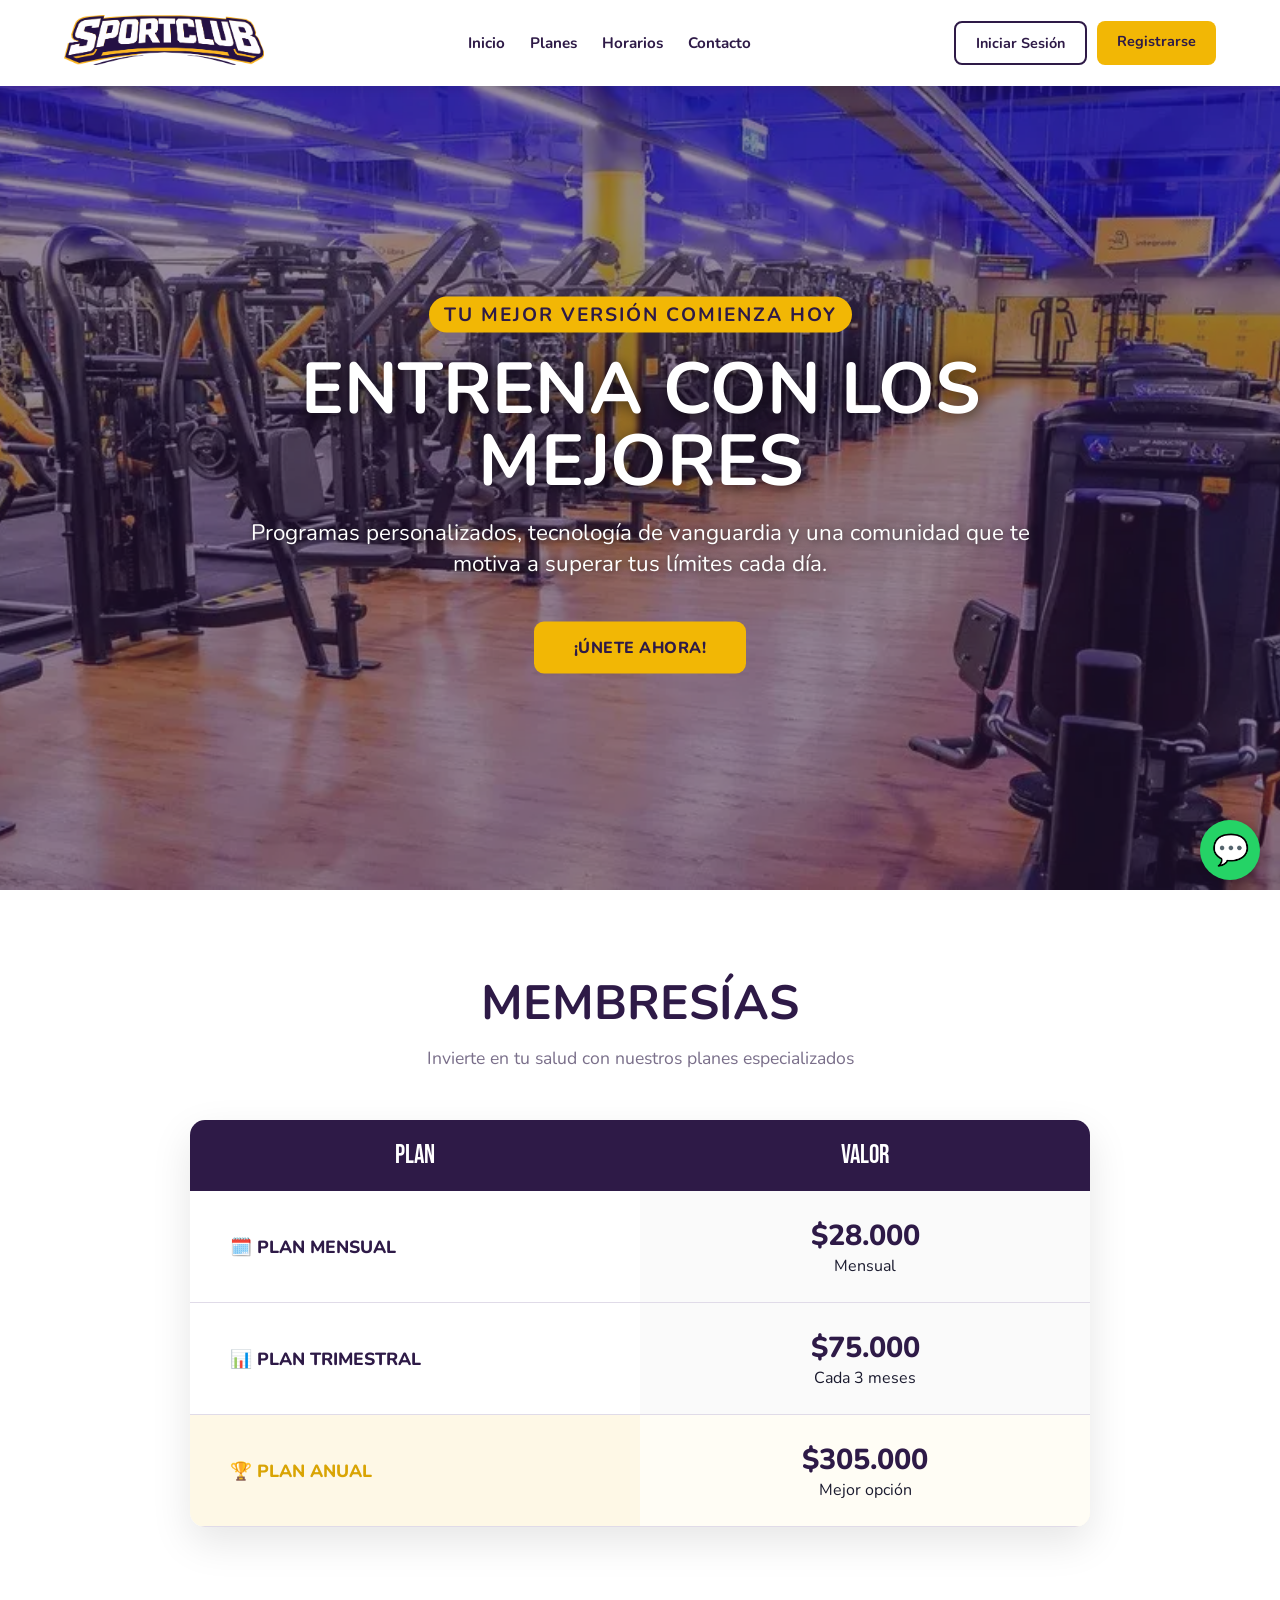
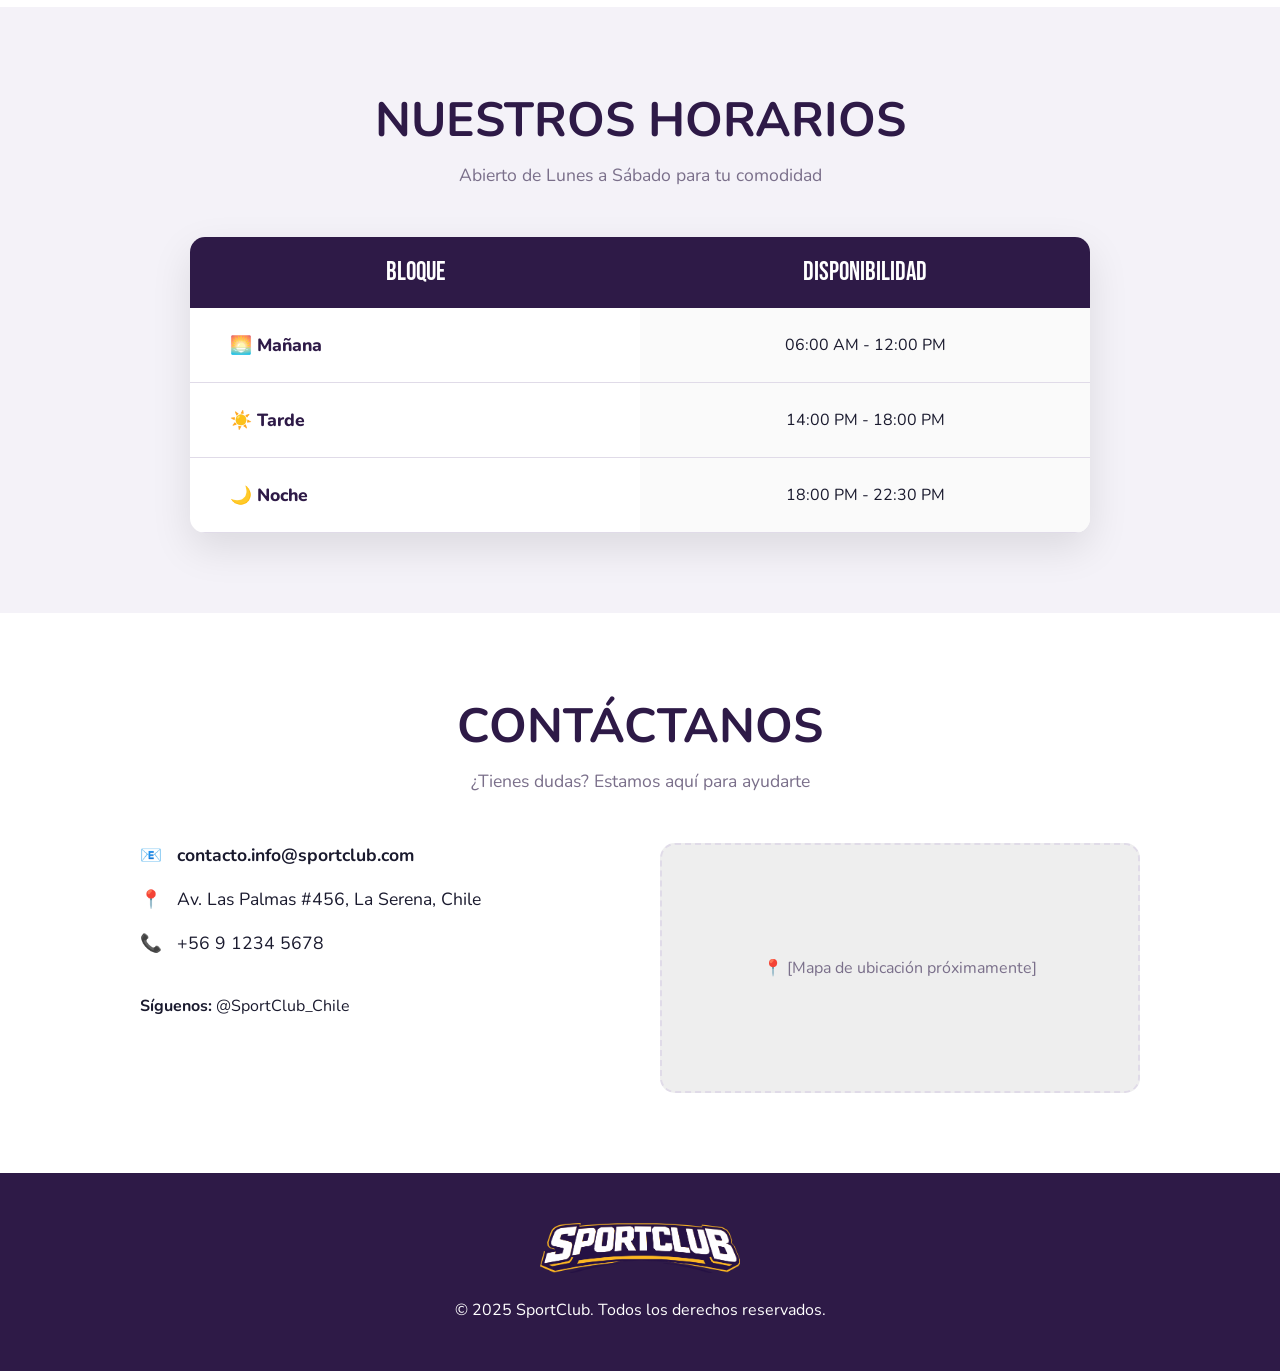
==== index.html @ 14d21007 "fin4" ====
<!DOCTYPE html>
<html lang="es">
<head>
  <meta charset="UTF-8">
  <meta name="viewport" content="width=device-width, initial-scale=1.0">
  <title>SportClub – Tu mejor versión comienza hoy</title>
  <link rel="stylesheet" href="CSS/styles.css">
  <style>
    body {
      overflow-x: hidden;
    }

    .site-header {
      display: flex;
      justify-content: space-between;
      align-items: center;
      padding: 15px 5%;
      background-color: var(--white);
      box-shadow: 0 2px 10px rgba(0,0,0,0.1);
      position: fixed;
      top: 0;
      width: 100%;
      z-index: 1000;
    }

    .site-header .logo-container img {
      height: 50px;
    }

    .main-nav ul {
      list-style: none;
      display: flex;
      gap: 25px;
    }

    .main-nav a {
      text-decoration: none;
      color: var(--purple-dark);
      font-weight: 700;
      font-size: 0.95rem;
      transition: color 0.3s;
    }

    .main-nav a:hover {
      color: var(--yellow-hover);
    }

    .header-auth {
      display: flex;
      gap: 10px;
    }

    .header-auth .btn-sm {
      padding: 10px 20px;
      font-size: 0.9rem;
      border-radius: 8px;
      text-decoration: none;
      font-weight: 700;
    }

    .btn-login {
      border: 2px solid var(--purple-dark);
      color: var(--purple-dark);
    }

    .btn-register {
      background-color: var(--yellow);
      color: var(--purple-dark);
    }

    .hero-carousel {
      position: relative;
      width: 100%;
      height: 90vh;
      margin-top: 80px;
      overflow: hidden;
    }

    .carousel-container {
      display: flex;
      width: 300%;
      height: 100%;
      animation: carouselSlide 15s infinite;
    }

    .carousel-item {
      width: 100%;
      height: 100%;
      background-size: cover;
      background-position: center;
      position: relative;
    }

    .carousel-item::after {
      content: '';
      position: absolute;
      top: 0;
      left: 0;
      width: 100%;
      height: 100%;
      background-color: rgba(46, 26, 71, 0.5);
    }

    @keyframes carouselSlide {
      0%, 20% { transform: translateX(0); }
      25%, 45% { transform: translateX(-33.33%); }
      50%, 70% { transform: translateX(-66.66%); }
      75%, 100% { transform: translateX(0); }
    }

    .hero-content {
      position: absolute;
      top: 50%;
      left: 50%;
      transform: translate(-50%, -50%);
      text-align: center;
      color: var(--white);
      z-index: 10;
      width: 90%;
      max-width: 800px;
    }

    .hero-content h1 {
      font-size: 4.5rem;
      line-height: 1;
      margin-bottom: 20px;
      text-shadow: 2px 2px 15px rgba(0,0,0,0.6);
    }

    .hero-content .landing-tagline {
      display: inline-block;
      font-size: 1.2rem;
      font-weight: 700;
      text-transform: uppercase;
      letter-spacing: 2px;
      background-color: var(--yellow);
      color: var(--purple-dark);
      padding: 5px 15px;
      margin-bottom: 20px;
    }

    .hero-content p {
      font-size: 1.4rem;
      margin-bottom: 35px;
      text-shadow: 1px 1px 8px rgba(0,0,0,0.7);
    }

    .planes-section, .horarios-section, .contacto-section {
      padding: 80px 5%;
      background-color: var(--white);
    }

    .section-title {
      text-align: center;
      color: var(--purple-dark);
      font-size: 3rem;
      margin-bottom: 10px;
    }

    .section-subtitle {
      text-align: center;
      color: var(--text-muted);
      margin-bottom: 50px;
      font-size: 1.1rem;
    }

    .pricing-table, .horarios-table {
      max-width: 900px;
      margin: 0 auto;
      background-color: var(--white);
      border-radius: 15px;
      overflow: hidden;
      box-shadow: 0 15px 40px rgba(0,0,0,0.1);
    }

    .pricing-header, .horarios-header {
      display: grid;
      grid-template-columns: 1fr 1fr;
      background-color: var(--purple-dark);
      color: var(--white);
      font-family: 'Bebas Neue', sans-serif;
      font-size: 1.6rem;
      text-align: center;
      padding: 20px 0;
    }

    .pricing-row, .horarios-row {
      display: grid;
      grid-template-columns: 1fr 1fr;
      border-bottom: 1px solid var(--gray-mid);
    }

    .plan-name-col, .horario-col {
      padding: 25px 40px;
      display: flex;
      align-items: center;
      gap: 15px;
      color: var(--purple-dark);
      font-weight: 800;
      font-size: 1.1rem;
    }

    .price-col, .actividad-col {
      padding: 25px 40px;
      text-align: center;
      display: flex;
      flex-direction: column;
      justify-content: center;
      background-color: #fafafa;
    }

    .price-value {
      font-size: 1.8rem;
      font-weight: 800;
      color: var(--purple-dark);
    }

    .contacto-grid {
      display: grid;
      grid-template-columns: 1fr 1fr;
      gap: 40px;
      max-width: 1000px;
      margin: 0 auto;
    }

    .contacto-info {
      display: flex;
      flex-direction: column;
      gap: 20px;
    }

    .info-item {
      display: flex;
      align-items: center;
      gap: 15px;
      font-size: 1.1rem;
    }

    .info-item i {
      font-size: 1.5rem;
      color: var(--purple-dark);
    }

    .map-placeholder {
      width: 100%;
      height: 250px;
      background-color: #eee;
      border-radius: 15px;
      display: flex;
      align-items: center;
      justify-content: center;
      color: var(--text-muted);
      border: 2px dashed var(--gray-mid);
    }

    .whatsapp-float {
      position: fixed;
      bottom: 20px;
      right: 20px;
      background-color: #25d366;
      color: white;
      width: 60px;
      height: 60px;
      border-radius: 50%;
      display: flex;
      align-items: center;
      justify-content: center;
      font-size: 30px;
      box-shadow: 2px 2px 10px rgba(0,0,0,0.2);
      text-decoration: none;
      z-index: 1000;
    }

    .site-footer {
      background-color: var(--purple-dark);
      color: white;
      padding: 50px 5%;
      text-align: center;
    }

    @media (max-width: 768px) {
      .main-nav { display: none; }
      .hero-content h1 { font-size: 3rem; }
      .contacto-grid { grid-template-columns: 1fr; }
    }
  </style>
</head>
<body>

  <header class="site-header">
    <div class="logo-container">
      <img src="logo_empresa_letra_v1.png" alt="SportClub">
    </div>
    <nav class="main-nav">
      <ul>
        <li><a href="#">Inicio</a></li>
        <li><a href="#planes">Planes</a></li>
        <li><a href="#horarios">Horarios</a></li>
        <li><a href="#contacto">Contacto</a></li>
      </ul>
    </nav>
    <div class="header-auth">
      <a href="login.html" class="btn-sm btn-login">Iniciar Sesión</a>
      <a href="register.html" class="btn-sm btn-register">Registrarse</a>
    </div>
  </header>

  <section class="hero-carousel">
    <div class="carousel-container">
      <div class="carousel-item" style="background-image: url('img/gim1.webp');"></div>
      <div class="carousel-item" style="background-image: url('img/gim2.webp');"></div>
      <div class="carousel-item" style="background-image: url('img/gim3.jpg');"></div>
    </div>
    <div class="hero-content">
      <span class="landing-tagline">Tu mejor versión comienza hoy</span>
      <h1>ENTRENA CON LOS MEJORES</h1>
      <p>Programas personalizados, tecnología de vanguardia y una comunidad que te motiva a superar tus límites cada día.</p>
      <div style="display:flex; gap:15px; justify-content:center;">
        <a href="register.html" class="btn-primary btn-yellow" style="width:auto; padding:15px 40px; text-decoration:none;">¡ÚNETE AHORA!</a>
      </div>
    </div>
  </section>

  <section id="planes" class="planes-section">
    <h2 class="section-title">MEMBRESÍAS</h2>
    <p class="section-subtitle">Invierte en tu salud con nuestros planes especializados</p>
    <div class="pricing-table">
      <div class="pricing-header">
        <div>PLAN</div>
        <div>VALOR</div>
      </div>
      <div class="pricing-row">
        <div class="plan-name-col">🗓️ PLAN MENSUAL</div>
        <div class="price-col">
          <span class="price-value">$28.000</span>
          <span class="price-duration">Mensual</span>
        </div>
      </div>
      <div class="pricing-row">
        <div class="plan-name-col">📊 PLAN TRIMESTRAL</div>
        <div class="price-col">
          <span class="price-value">$75.000</span>
          <span class="price-duration">Cada 3 meses</span>
        </div>
      </div>
      <div class="pricing-row" style="background-color: #fef8e6;">
        <div class="plan-name-col" style="color:#d9a404;">🏆 PLAN ANUAL</div>
        <div class="price-col" style="background-color: #fffdf5;">
          <span class="price-value">$305.000</span>
          <span class="price-duration">Mejor opción</span>
        </div>
      </div>
    </div>
  </section>

  <section id="horarios" class="horarios-section" style="background-color: var(--gray-light);">
    <h2 class="section-title">NUESTROS HORARIOS</h2>
    <p class="section-subtitle">Abierto de Lunes a Sábado para tu comodidad</p>
    <div class="horarios-table">
      <div class="horarios-header">
        <div>BLOQUE</div>
        <div>DISPONIBILIDAD</div>
      </div>
      <div class="horarios-row">
        <div class="horario-col">🌅 Mañana</div>
        <div class="actividad-col">06:00 AM - 12:00 PM</div>
      </div>
      <div class="horarios-row">
        <div class="horario-col">☀️ Tarde</div>
        <div class="actividad-col">14:00 PM - 18:00 PM</div>
      </div>
      <div class="horarios-row">
        <div class="horario-col">🌙 Noche</div>
        <div class="actividad-col">18:00 PM - 22:30 PM</div>
      </div>
    </div>
  </section>

  <section id="contacto" class="contacto-section">
    <h2 class="section-title">CONTÁCTANOS</h2>
    <p class="section-subtitle">¿Tienes dudas? Estamos aquí para ayudarte</p>
    <div class="contacto-grid">
      <div class="contacto-info">
        <div class="info-item">
          <span>📧</span>
          <strong>contacto.info@sportclub.com</strong>
        </div>
        <div class="info-item">
          <span>📍</span>
          <span>Av. Las Palmas #456, La Serena, Chile</span>
        </div>
        <div class="info-item">
          <span>📞</span>
          <span>+56 9 1234 5678</span>
        </div>
        <div style="margin-top:20px;">
            <p><strong>Síguenos:</strong> @SportClub_Chile</p>
        </div>
      </div>
      <div class="map-placeholder">
        📍 [Mapa de ubicación próximamente]
      </div>
    </div>
  </section>

  <a href="#" class="whatsapp-float">💬</a>

  <footer class="site-footer">
    <img src="logo_empresa_letra_v1.png" alt="SportClub" style="height:50px; margin-bottom:20px;">
    <p>© 2025 SportClub. Todos los derechos reservados.</p>
  </footer>

</body>
</html>
---- CSS/styles.css ----
@import url('https://fonts.googleapis.com/css2?family=Bebas+Neue&family=Nunito:wght@400;600;700;800&display=swap');


:root {
  --purple-dark: #2E1A47;
  --purple-mid: #4a2878;
  --yellow: #F2B705;
  --yellow-hover: #d9a404;
  --white: #FFFFFF;
  --gray-light: #f4f2f8;
  --gray-mid: #e0dbe8;
  --text-dark: #1a1a2e;
  --text-muted: #7a6f8a;

  /* Colores por perfil */
  --user-color: #1565C0;
  --user-light: #e8f0fe;
  --coach-color: #2E7D32;
  --coach-light: #e8f5e9;
  --admin-color: #6A1B9A;
  --admin-light: #f3e5f5;
}


*, *::before, *::after {
  margin: 0;
  padding: 0;
  box-sizing: border-box;
}

body {
  font-family: 'Nunito', sans-serif;
  background: var(--gray-light);
  color: var(--text-dark);
  min-height: 100vh;
}


body.centered-page {
  display: flex;
  flex-direction: column;
  align-items: center;
  justify-content: center;
  background: var(--purple-dark);
  background-image:
    radial-gradient(ellipse at 20% 50%, rgba(74,40,120,0.6) 0%, transparent 60%),
    radial-gradient(ellipse at 80% 20%, rgba(242,183,5,0.12) 0%, transparent 50%);
  min-height: 100vh;
}

.auth-card {
  background: var(--white);
  border-radius: 20px;
  padding: 40px 36px;
  width: 100%;
  max-width: 420px;
  box-shadow: 0 24px 60px rgba(0,0,0,0.35);
  animation: slideUp 0.45s ease;
}

@keyframes slideUp {
  from { opacity: 0; transform: translateY(30px); }
  to   { opacity: 1; transform: translateY(0); }
}

.auth-logo {
  display: block;
  margin: 0 auto 24px;
  height: 60px;
  object-fit: contain;
}

.auth-card h1 {
  font-family: 'Bebas Neue', sans-serif;
  font-size: 2rem;
  color: var(--purple-dark);
  text-align: center;
  letter-spacing: 1px;
  margin-bottom: 6px;
}

.auth-card p.subtitle {
  text-align: center;
  color: var(--text-muted);
  font-size: 0.9rem;
  margin-bottom: 28px;
}


.form-group {
  margin-bottom: 16px;
}

.form-group label {
  display: block;
  font-size: 0.82rem;
  font-weight: 700;
  color: var(--purple-dark);
  margin-bottom: 6px;
  text-transform: uppercase;
  letter-spacing: 0.5px;
}

.form-group input,
.form-group select,
.form-group textarea {
  width: 100%;
  padding: 12px 16px;
  border: 2px solid var(--gray-mid);
  border-radius: 10px;
  font-family: 'Nunito', sans-serif;
  font-size: 0.95rem;
  color: var(--text-dark);
  background: var(--white);
  transition: border-color 0.2s, box-shadow 0.2s;
  outline: none;
}

.form-group input:focus,
.form-group select:focus,
.form-group textarea:focus {
  border-color: var(--purple-mid);
  box-shadow: 0 0 0 3px rgba(74,40,120,0.12);
}


.btn-primary {
  display: block;
  width: 100%;
  padding: 13px;
  background: var(--purple-dark);
  color: var(--white);
  border: none;
  border-radius: 10px;
  font-family: 'Nunito', sans-serif;
  font-size: 1rem;
  font-weight: 800;
  letter-spacing: 0.5px;
  cursor: pointer;
  transition: background 0.2s, transform 0.1s;
  margin-top: 8px;
  text-align: center;
  text-decoration: none;
}

.btn-primary:hover {
  background: var(--purple-mid);
  transform: translateY(-1px);
}

.btn-primary:active {
  transform: translateY(0);
}

.btn-yellow {
  background: var(--yellow);
  color: var(--purple-dark);
}

.btn-yellow:hover {
  background: var(--yellow-hover);
}

.btn-outline {
  display: block;
  width: 100%;
  padding: 13px;
  background: transparent;
  color: var(--purple-dark);
  border: 2px solid var(--purple-dark);
  border-radius: 10px;
  font-family: 'Nunito', sans-serif;
  font-size: 1rem;
  font-weight: 700;
  cursor: pointer;
  transition: all 0.2s;
  margin-top: 10px;
  text-align: center;
  text-decoration: none;
}

.btn-outline:hover {
  background: var(--purple-dark);
  color: var(--white);
}

.btn-sm {
  display: inline-block;
  padding: 6px 14px;
  border-radius: 8px;
  font-family: 'Nunito', sans-serif;
  font-size: 0.82rem;
  font-weight: 700;
  cursor: pointer;
  border: none;
  transition: all 0.2s;
  text-decoration: none;
}

.btn-sm.yellow { background: var(--yellow); color: var(--purple-dark); }
.btn-sm.yellow:hover { background: var(--yellow-hover); }
.btn-sm.purple { background: var(--purple-dark); color: var(--white); }
.btn-sm.purple:hover { background: var(--purple-mid); }
.btn-sm.outline { background: transparent; border: 2px solid currentColor; }


.auth-links {
  text-align: center;
  margin-top: 18px;
}

.auth-links a {
  color: var(--purple-mid);
  text-decoration: none;
  font-size: 0.9rem;
  font-weight: 600;
  display: block;
  margin-top: 8px;
  transition: color 0.2s;
}

.auth-links a:hover {
  color: var(--yellow-hover);
}


.divider {
  border: none;
  border-top: 1px solid var(--gray-mid);
  margin: 20px 0;
}


.alert {
  padding: 12px 16px;
  border-radius: 10px;
  font-size: 0.9rem;
  font-weight: 600;
  margin-bottom: 16px;
  display: none;
}

.alert.success { background: #e8f5e9; color: #2e7d32; border: 1px solid #a5d6a7; display: block; }
.alert.error   { background: #fce4ec; color: #c62828; border: 1px solid #ef9a9a; display: block; }


.landing-hero {
  text-align: center;
  margin-bottom: 30px;
  animation: slideUp 0.5s ease;
}

.landing-hero h1 {
  font-family: 'Bebas Neue', sans-serif;
  font-size: 2.8rem;
  color: var(--white);
  letter-spacing: 2px;
  line-height: 1.1;
  margin-bottom: 8px;
}

.landing-hero p {
  color: rgba(255,255,255,0.75);
  font-size: 1rem;
  max-width: 320px;
  margin: 0 auto;
}

.landing-tagline {
  display: inline-block;
  background: var(--yellow);
  color: var(--purple-dark);
  font-weight: 800;
  font-size: 0.8rem;
  letter-spacing: 1.5px;
  text-transform: uppercase;
  padding: 4px 12px;
  border-radius: 20px;
  margin-bottom: 12px;
}


body.dashboard {
  display: flex;
  flex-direction: column;
  background: var(--gray-light);
  min-height: 100vh;
}


.dash-header {
  display: flex;
  align-items: center;
  justify-content: space-between;
  padding: 0 28px;
  height: 64px;
  position: sticky;
  top: 0;
  z-index: 100;
  box-shadow: 0 2px 12px rgba(0,0,0,0.18);
}

.dash-header img {
  height: 40px;
  object-fit: contain;
}

.dash-header-actions {
  display: flex;
  gap: 10px;
  align-items: center;
}

.dash-header-actions button,
.dash-header-actions a {
  padding: 7px 16px;
  border-radius: 8px;
  font-family: 'Nunito', sans-serif;
  font-size: 0.85rem;
  font-weight: 700;
  cursor: pointer;
  border: none;
  text-decoration: none;
  transition: all 0.2s;
}

.btn-edit-profile {
  background: rgba(255,255,255,0.15);
  color: var(--white);
  border: 1px solid rgba(255,255,255,0.3) !important;
}

.btn-edit-profile:hover {
  background: rgba(255,255,255,0.25);
}

.btn-logout {
  background: var(--yellow) !important;
  color: var(--purple-dark) !important;
}

.btn-logout:hover {
  background: var(--yellow-hover) !important;
}


.dash-nav {
  display: flex;
  align-items: center;
  padding: 0 28px;
  height: 48px;
  gap: 4px;
  border-bottom: 1px solid rgba(0,0,0,0.06);
}

.dash-nav a {
  padding: 6px 16px;
  border-radius: 8px;
  font-size: 0.9rem;
  font-weight: 700;
  text-decoration: none;
  transition: all 0.2s;
}


.dash-main {
  padding: 28px;
  flex: 1;
}

.dash-main h2 {
  font-family: 'Bebas Neue', sans-serif;
  font-size: 1.6rem;
  letter-spacing: 1px;
  margin-bottom: 20px;
}

.dash-grid {
  display: grid;
  grid-template-columns: repeat(auto-fit, minmax(280px, 1fr));
  gap: 20px;
}


.card {
  background: var(--white);
  border-radius: 14px;
  padding: 22px 24px;
  box-shadow: 0 2px 10px rgba(0,0,0,0.07);
}

.card h3 {
  font-family: 'Bebas Neue', sans-serif;
  font-size: 1.1rem;
  letter-spacing: 1px;
  margin-bottom: 14px;
  padding-bottom: 10px;
  border-bottom: 2px solid var(--gray-mid);
}


.dash-table {
  width: 100%;
  border-collapse: collapse;
  font-size: 0.88rem;
}

.dash-table th {
  text-align: left;
  padding: 8px 10px;
  font-size: 0.75rem;
  text-transform: uppercase;
  letter-spacing: 0.5px;
  border-bottom: 2px solid var(--gray-mid);
  color: var(--text-muted);
}

.dash-table td {
  padding: 10px 10px;
  border-bottom: 1px solid var(--gray-light);
  vertical-align: middle;
}

.dash-table tr:last-child td {
  border-bottom: none;
}


.item-list {
  list-style: none;
}

.item-list li {
  padding: 10px 0;
  border-bottom: 1px solid var(--gray-light);
  font-size: 0.9rem;
  display: flex;
  align-items: center;
  justify-content: space-between;
}

.item-list li:last-child {
  border-bottom: none;
}


.badge {
  display: inline-block;
  padding: 3px 10px;
  border-radius: 20px;
  font-size: 0.75rem;
  font-weight: 700;
}


.stat-grid {
  display: grid;
  grid-template-columns: repeat(3, 1fr);
  gap: 12px;
  margin-bottom: 20px;
}

.stat-card {
  background: var(--white);
  border-radius: 12px;
  padding: 16px;
  text-align: center;
  box-shadow: 0 2px 8px rgba(0,0,0,0.07);
}

.stat-card .stat-number {
  font-family: 'Bebas Neue', sans-serif;
  font-size: 2.2rem;
  line-height: 1;
  margin-bottom: 4px;
}

.stat-card .stat-label {
  font-size: 0.78rem;
  color: var(--text-muted);
  font-weight: 700;
  text-transform: uppercase;
  letter-spacing: 0.4px;
}


.avatar {
  width: 42px;
  height: 42px;
  border-radius: 50%;
  display: flex;
  align-items: center;
  justify-content: center;
  font-weight: 800;
  font-size: 1rem;
  flex-shrink: 0;
}


body.user-dash .dash-header { background: var(--user-color); }
body.user-dash .dash-nav { background: #e8f0fe; }
body.user-dash .dash-nav a { color: var(--user-color); }
body.user-dash .dash-nav a:hover,
body.user-dash .dash-nav a.active { background: var(--user-color); color: var(--white); }
body.user-dash .card h3 { color: var(--user-color); border-color: var(--user-light); }
body.user-dash .badge { background: var(--user-light); color: var(--user-color); }
body.user-dash .stat-card .stat-number { color: var(--user-color); }
body.user-dash .avatar { background: var(--user-light); color: var(--user-color); }
body.user-dash .btn-sm.main { background: var(--user-color); color: #fff; }
body.user-dash .btn-sm.main:hover { background: #0d47a1; }


body.coach-dash .dash-header { background: var(--coach-color); }
body.coach-dash .dash-nav { background: #e8f5e9; }
body.coach-dash .dash-nav a { color: var(--coach-color); }
body.coach-dash .dash-nav a:hover,
body.coach-dash .dash-nav a.active { background: var(--coach-color); color: var(--white); }
body.coach-dash .card h3 { color: var(--coach-color); border-color: var(--coach-light); }
body.coach-dash .badge { background: var(--coach-light); color: var(--coach-color); }
body.coach-dash .stat-card .stat-number { color: var(--coach-color); }
body.coach-dash .avatar { background: var(--coach-light); color: var(--coach-color); }
body.coach-dash .btn-sm.main { background: var(--coach-color); color: #fff; }
body.coach-dash .btn-sm.main:hover { background: #1b5e20; }


body.admin-dash .dash-header { background: var(--admin-color); }
body.admin-dash .dash-nav { background: #f3e5f5; }
body.admin-dash .dash-nav a { color: var(--admin-color); }
body.admin-dash .dash-nav a:hover,
body.admin-dash .dash-nav a.active { background: var(--admin-color); color: var(--white); }
body.admin-dash .card h3 { color: var(--admin-color); border-color: #e1bee7; }
body.admin-dash .badge { background: #f3e5f5; color: var(--admin-color); }
body.admin-dash .stat-card .stat-number { color: var(--admin-color); }
body.admin-dash .avatar { background: #f3e5f5; color: var(--admin-color); }
body.admin-dash .btn-sm.main { background: var(--admin-color); color: #fff; }
body.admin-dash .btn-sm.main:hover { background: #4a148c; }


@media (max-width: 600px) {
  .auth-card { margin: 20px; padding: 28px 20px; }
  .dash-main { padding: 16px; }
  .stat-grid { grid-template-columns: repeat(2, 1fr); }
  .dash-header { padding: 0 16px; }
  .dash-nav { padding: 0 12px; overflow-x: auto; }
}
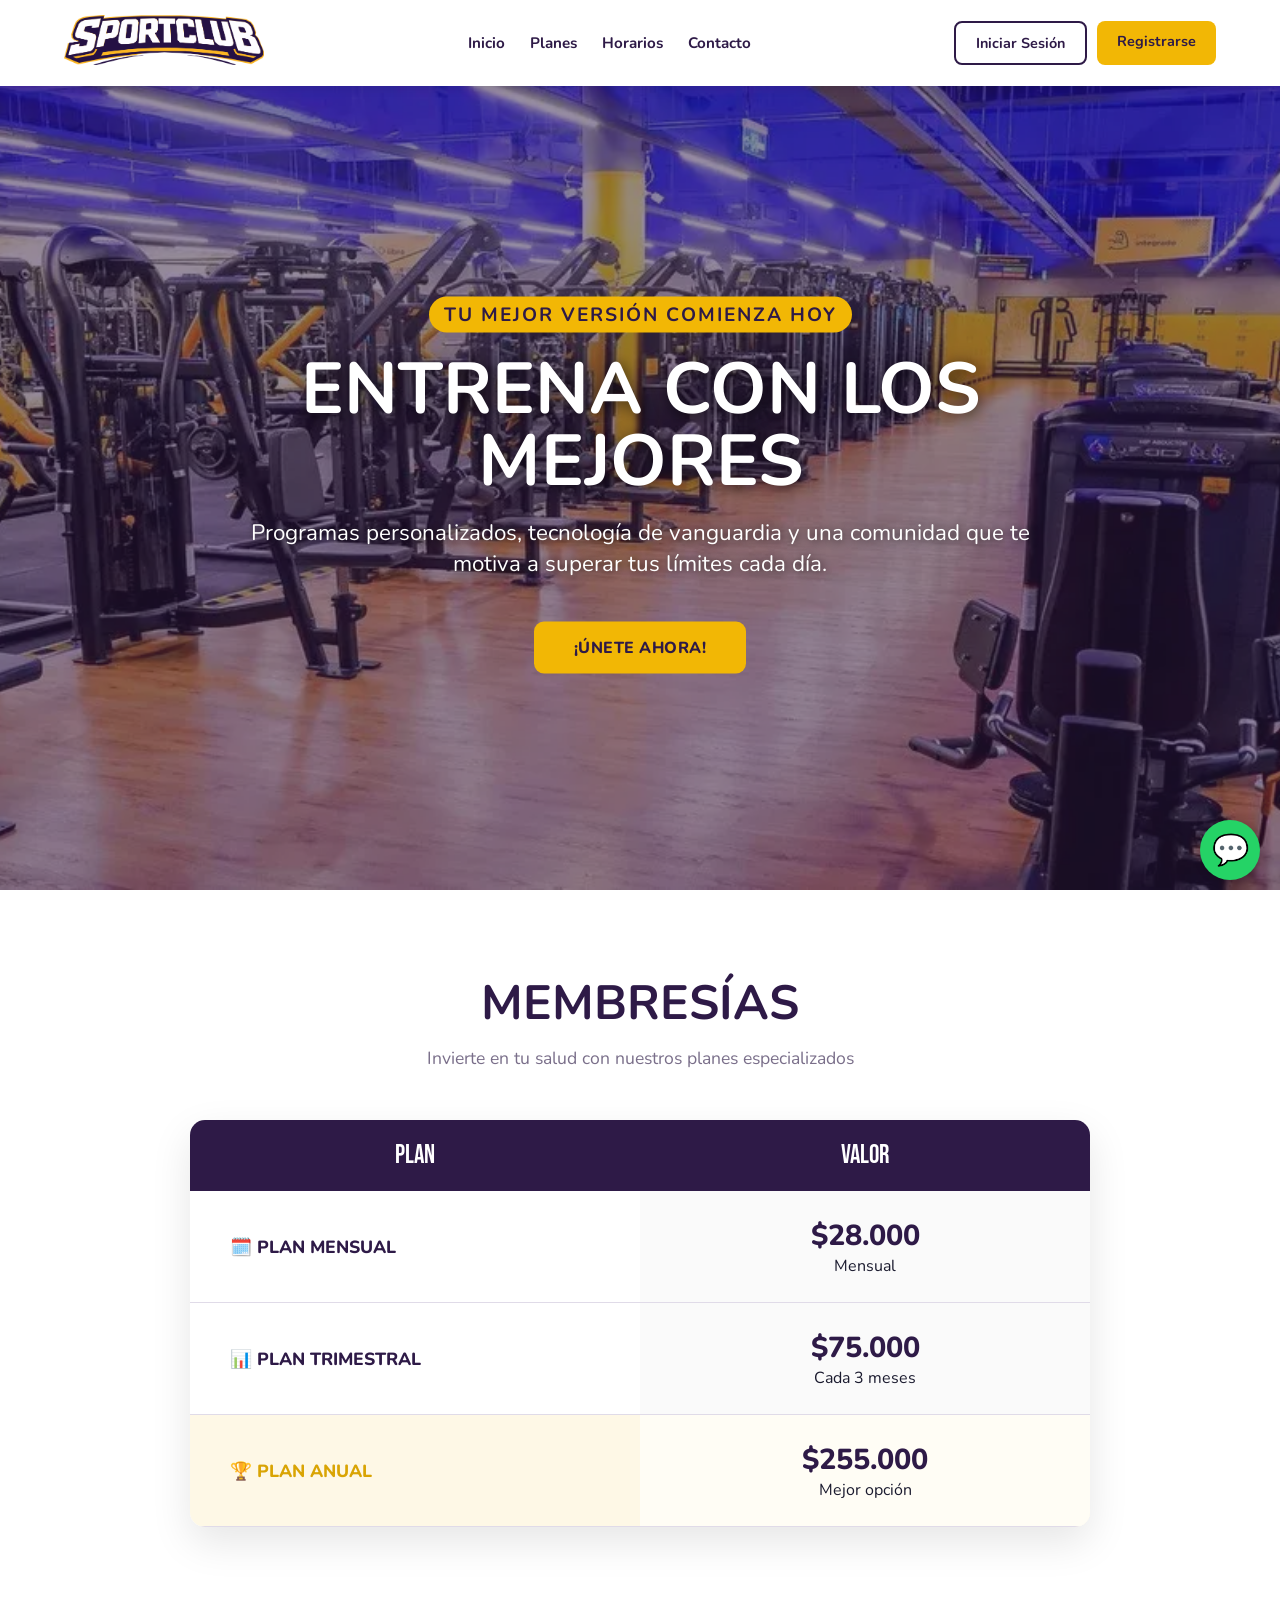
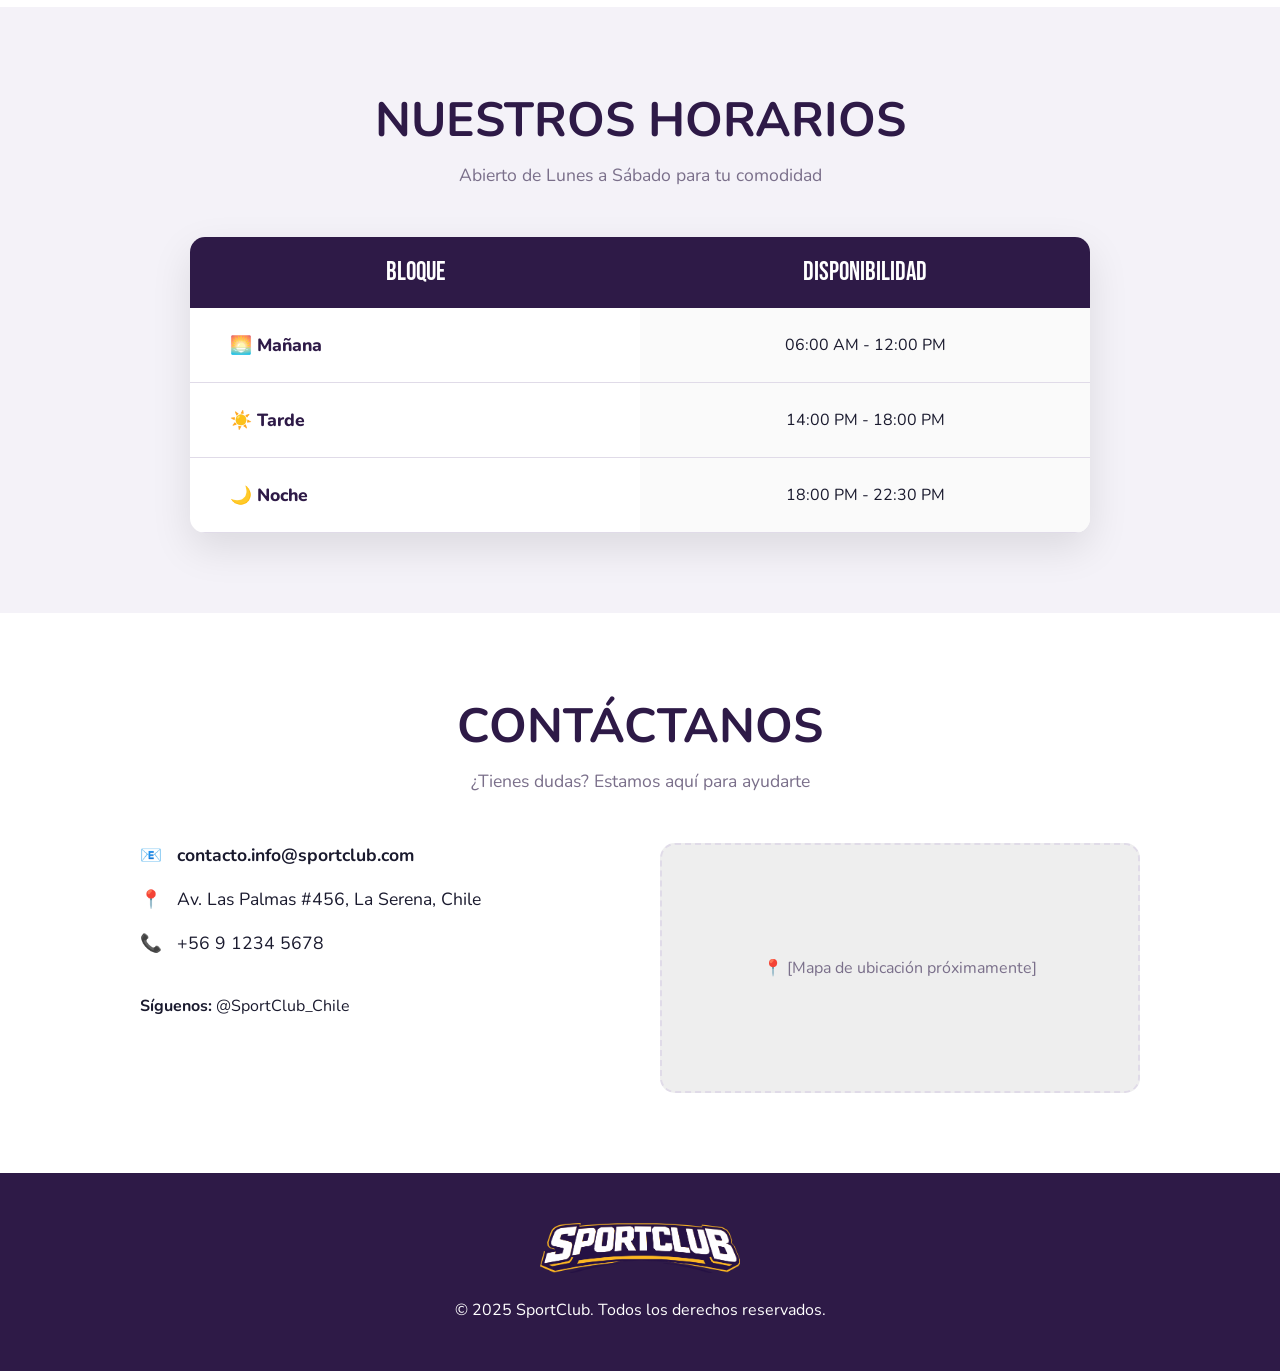
==== commit 90ebbc17: "fin6" ====
--- a/index.html
+++ b/index.html
@@ -346,7 +346,7 @@
       <div class="pricing-row" style="background-color: #fef8e6;">
         <div class="plan-name-col" style="color:#d9a404;">🏆 PLAN ANUAL</div>
         <div class="price-col" style="background-color: #fffdf5;">
-          <span class="price-value">$305.000</span>
+          <span class="price-value">$255.000</span>
           <span class="price-duration">Mejor opción</span>
         </div>
       </div>
